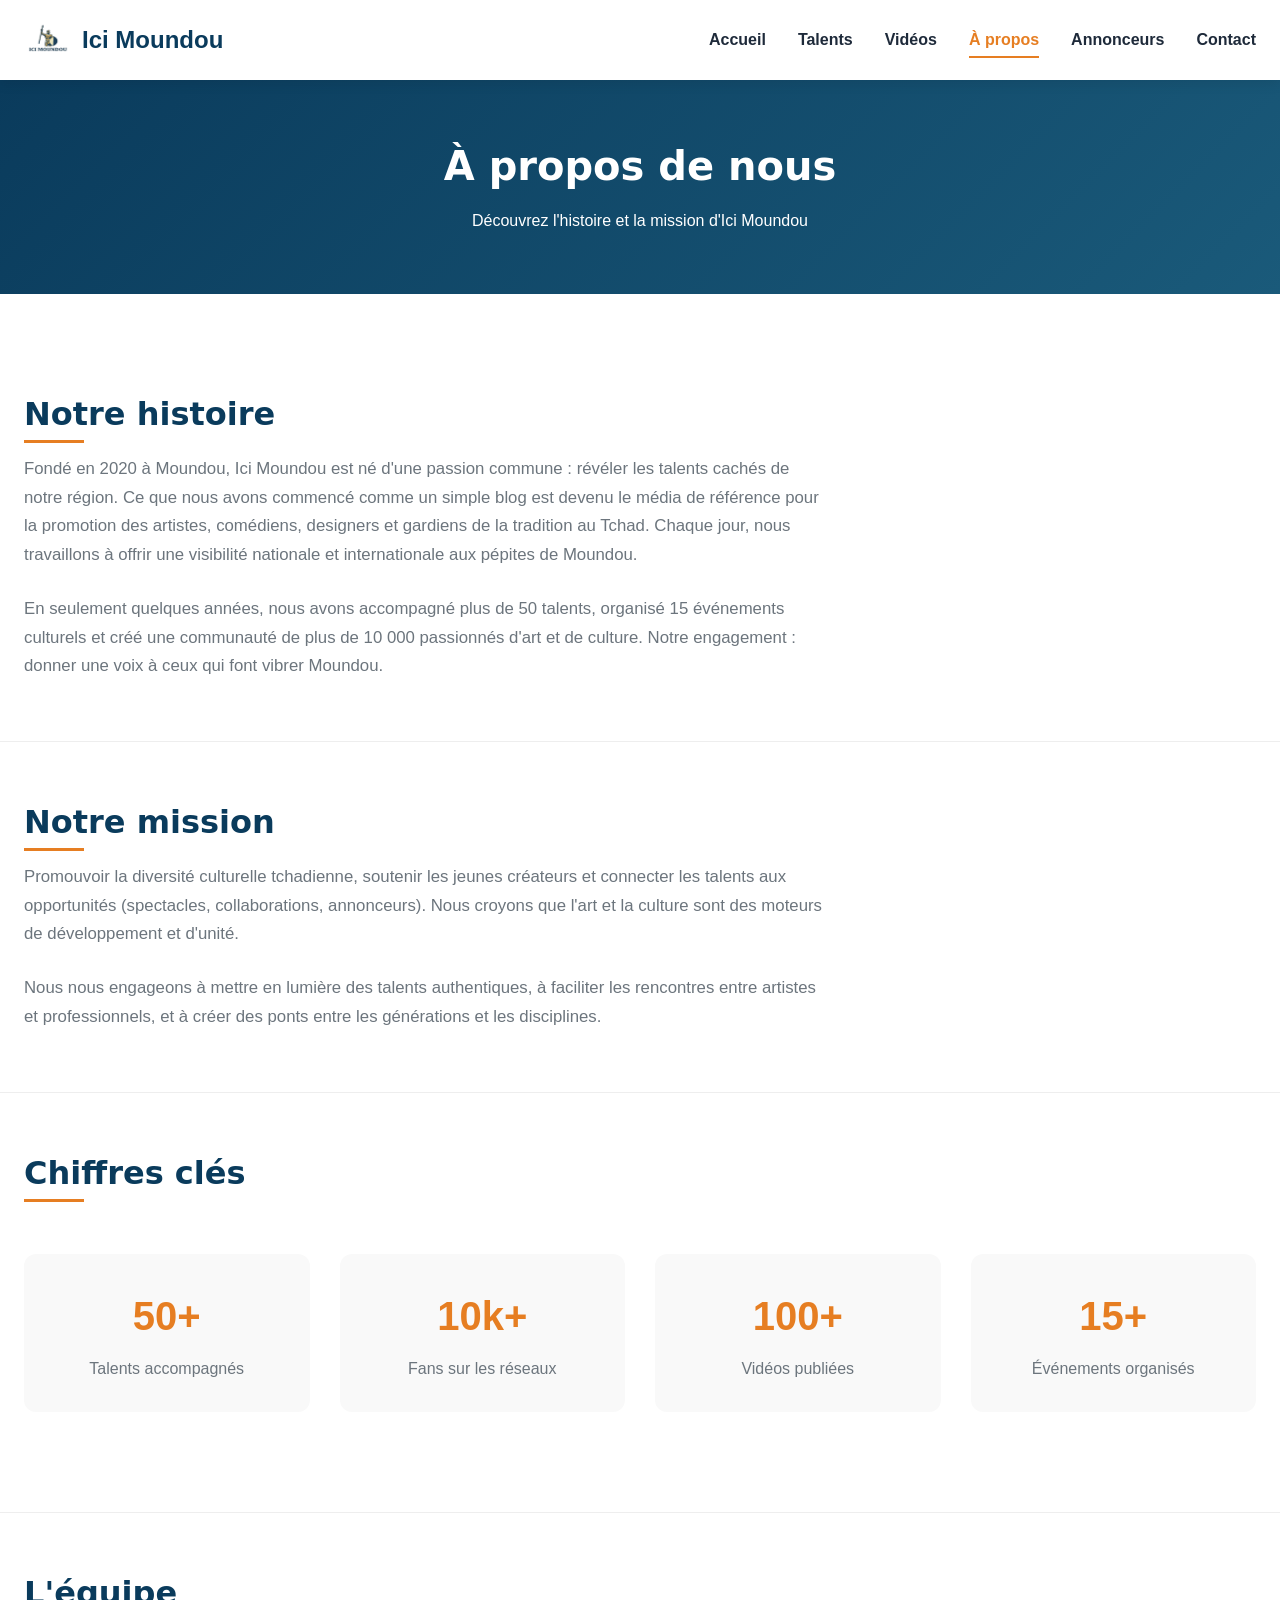
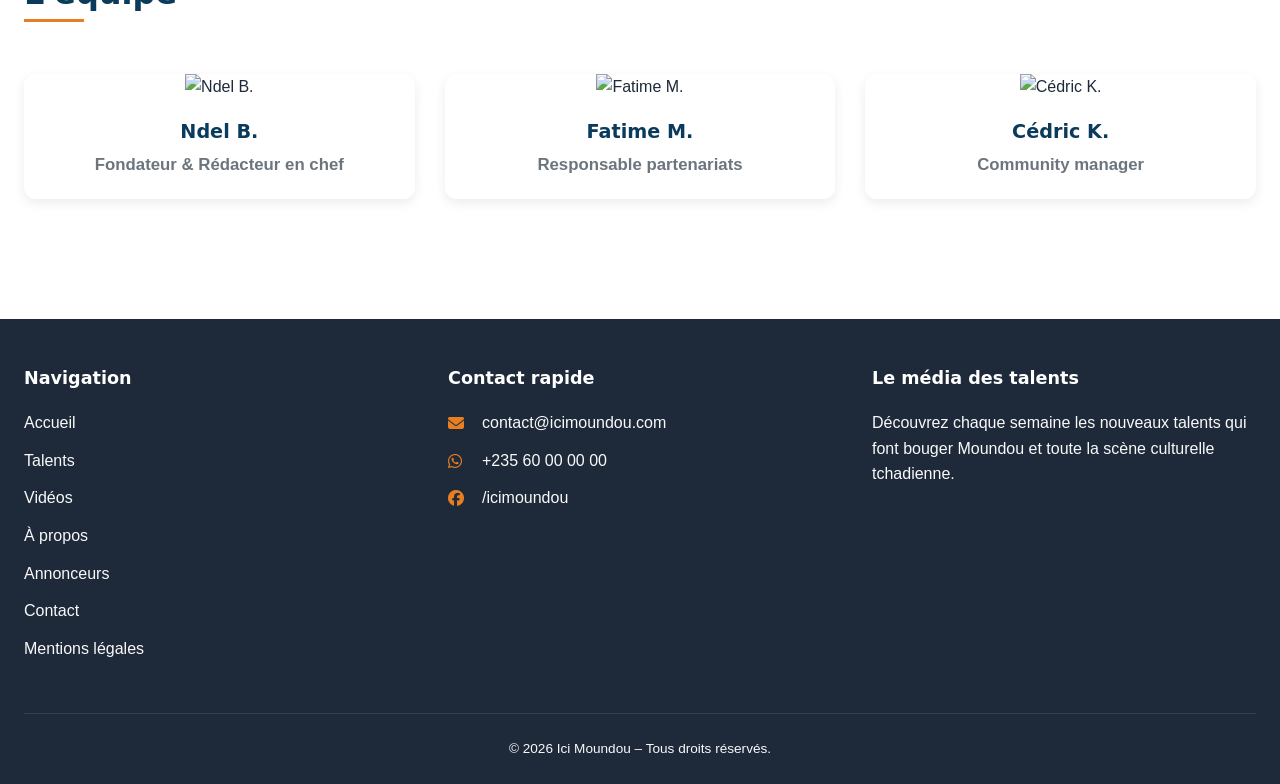
==== apropos.html @ 0ee20fff "Add files via upload" ====
<!DOCTYPE html>
<html lang="fr">
<head>
    <meta charset="UTF-8">
    <meta name="viewport" content="width=device-width, initial-scale=1.0, viewport-fit=cover">
    <meta name="description" content="Découvrez l'histoire et la mission d'Ici Moundou, le média des talents de Moundou.">
    <title>Ici Moundou – À propos</title>
    
    <link rel="stylesheet" href="https://cdnjs.cloudflare.com/ajax/libs/font-awesome/6.4.0/css/all.min.css">
    
    <style>
        /* ==================== REPRISE DU STYLE GLOBAL ==================== */
        :root {
            --primary: #0A3B5C;
            --secondary: #E67E22;
            --accent: #F4A261;
            --dark: #1E2A3A;
            --light: #F9F9F9;
            --gray: #6C757D;
            --white: #FFFFFF;
            --shadow: 0 4px 12px rgba(0,0,0,0.08);
            --shadow-hover: 0 8px 24px rgba(0,0,0,0.12);
            --border-radius: 12px;
            --transition: all 0.3s ease;
        }

        * {
            margin: 0;
            padding: 0;
            box-sizing: border-box;
        }

        body {
            font-family: 'Segoe UI', Tahoma, Geneva, Verdana, sans-serif;
            color: var(--dark);
            background-color: var(--white);
            line-height: 1.6;
            overflow-x: hidden;
        }

        h1, h2, h3, h4 {
            font-family: 'Segoe UI', 'Montserrat', system-ui, sans-serif;
            font-weight: 700;
            line-height: 1.3;
        }

        .container {
            max-width: 1280px;
            margin: 0 auto;
            padding: 0 24px;
        }

        /* Header */
        .header {
            background: var(--white);
            box-shadow: var(--shadow);
            position: sticky;
            top: 0;
            z-index: 100;
        }

        .navbar {
            display: flex;
            justify-content: space-between;
            align-items: center;
            padding: 16px 0;
        }

        .logo {
            display: flex;
            align-items: center;
        }

        .logo img {
            margin-right: 10px;
        }

        .logo a {
            display: flex;
            align-items: center;
            gap: 12px;
            text-decoration: none;
        }

        .logo-img {
            height: 48px;
            width: 48px;
            background: linear-gradient(135deg, var(--primary), var(--secondary));
            border-radius: 50%;
            display: flex;
            align-items: center;
            justify-content: center;
            color: var(--white);
            font-weight: bold;
            font-size: 1.2rem;
        }

        .logo-text {
            font-size: 1.5rem;
            font-weight: 800;
            color: var(--primary);
        }

        .nav-menu {
            display: flex;
            list-style: none;
            gap: 32px;
        }

        .nav-menu a {
            text-decoration: none;
            color: var(--dark);
            font-weight: 600;
            transition: var(--transition);
            padding: 8px 0;
        }

        .nav-menu a:hover,
        .nav-menu a.active {
            color: var(--secondary);
            border-bottom: 2px solid var(--secondary);
        }

        .burger-menu {
            display: none;
            flex-direction: column;
            gap: 6px;
            background: none;
            border: none;
            cursor: pointer;
            padding: 8px;
        }

        .burger-line {
            width: 28px;
            height: 2px;
            background: var(--primary);
            transition: var(--transition);
        }

        /* Page Header */
        .page-header {
            background: linear-gradient(135deg, var(--primary) 0%, #1a5a7a 100%);
            color: var(--white);
            text-align: center;
            padding: 60px 24px;
            margin-bottom: 40px;
        }

        .page-header h1 {
            font-size: 2.5rem;
            margin-bottom: 16px;
        }

        /* Sections */
        .about-section {
            padding: 60px 0;
            border-bottom: 1px solid #eee;
        }

        .about-section:last-child {
            border-bottom: none;
        }

        .about-section h2 {
            color: var(--primary);
            font-size: 2rem;
            margin-bottom: 20px;
            position: relative;
            display: inline-block;
        }

        .about-section h2:after {
            content: '';
            position: absolute;
            bottom: -8px;
            left: 0;
            width: 60px;
            height: 3px;
            background: var(--secondary);
        }

        .about-section p {
            font-size: 1.05rem;
            line-height: 1.7;
            color: var(--gray);
        }

        .story-content {
            max-width: 800px;
        }

        .mission-content {
            max-width: 800px;
        }

        /* Stats */
        .stats-grid {
            display: grid;
            grid-template-columns: repeat(4, 1fr);
            gap: 30px;
            margin: 40px 0;
        }

        .stat-card {
            text-align: center;
            padding: 30px 20px;
            background: var(--light);
            border-radius: var(--border-radius);
            transition: var(--transition);
        }

        .stat-card:hover {
            transform: translateY(-5px);
            box-shadow: var(--shadow-hover);
        }

        .stat-number {
            font-size: 2.5rem;
            font-weight: 800;
            color: var(--secondary);
            display: block;
            margin-bottom: 8px;
        }

        .stat-label {
            font-size: 1rem;
            color: var(--gray);
            font-weight: 500;
        }

        /* Équipe */
        .team-grid {
            display: grid;
            grid-template-columns: repeat(3, 1fr);
            gap: 30px;
            margin-top: 40px;
        }

        .team-card {
            background: var(--white);
            border-radius: var(--border-radius);
            overflow: hidden;
            box-shadow: var(--shadow);
            text-align: center;
            transition: var(--transition);
        }

        .team-card:hover {
            transform: translateY(-5px);
            box-shadow: var(--shadow-hover);
        }

        .team-img {
            width: 100%;
            aspect-ratio: 1 / 1;
            object-fit: cover;
        }

        .team-info {
            padding: 20px;
        }

        .team-name {
            font-size: 1.2rem;
            color: var(--primary);
            margin-bottom: 6px;
        }

        .team-role {
            color: var(--secondary);
            font-weight: 600;
            font-size: 0.85rem;
        }

        /* Footer */
        .footer {
            background: var(--dark);
            color: var(--light);
            padding: 48px 0 24px;
            margin-top: 60px;
        }

        .footer-grid {
            display: grid;
            grid-template-columns: repeat(3, 1fr);
            gap: 40px;
            margin-bottom: 40px;
        }

        .footer-col h4 {
            color: var(--white);
            margin-bottom: 20px;
            font-size: 1.1rem;
        }

        .footer-col ul {
            list-style: none;
        }

        .footer-col ul li {
            margin-bottom: 12px;
        }

        .footer-col a {
            color: var(--light);
            text-decoration: none;
            transition: var(--transition);
        }

        .footer-col a:hover {
            color: var(--secondary);
        }

        .contact-info li {
            display: flex;
            align-items: center;
            gap: 10px;
        }

        .contact-info i {
            width: 24px;
            color: var(--secondary);
        }

        .copyright {
            text-align: center;
            padding-top: 24px;
            border-top: 1px solid rgba(255,255,255,0.1);
            font-size: 0.85rem;
        }

        /* Responsive */
        @media (max-width: 1024px) {
            .stats-grid {
                grid-template-columns: repeat(2, 1fr);
            }
            .team-grid {
                grid-template-columns: repeat(2, 1fr);
            }
        }

        @media (max-width: 768px) {
            .burger-menu {
                display: flex;
            }
            .nav-menu {
                display: none;
                position: absolute;
                top: 80px;
                left: 0;
                right: 0;
                background: var(--white);
                flex-direction: column;
                padding: 20px;
                gap: 16px;
                box-shadow: var(--shadow);
                text-align: center;
            }
            .nav-menu.active {
                display: flex;
            }
            .footer-grid {
                grid-template-columns: 1fr;
                text-align: center;
            }
            .contact-info li {
                justify-content: center;
            }
            .stats-grid {
                grid-template-columns: 1fr;
                gap: 20px;
            }
            .team-grid {
                grid-template-columns: 1fr;
            }
            .page-header h1 {
                font-size: 1.8rem;
            }
            .about-section h2 {
                font-size: 1.5rem;
            }
        }
    </style>
</head>
<body>

    <header class="header">
        <div class="container">
            <nav class="navbar">
                <div class="logo">
                    <a href="assets/images/logo.png" class="img">
                        <img src="assets/images/logo.png" alt="Ici Moundou" class="logo-img">
                    </a>
                    <a href="index.html">
                        <span class="logo-text">Ici Moundou</span>
                    </a>
                </div>
                
                <button class="burger-menu" id="burgerBtn" aria-label="Menu">
                    <span class="burger-line"></span>
                    <span class="burger-line"></span>
                    <span class="burger-line"></span>
                </button>
                
                <ul class="nav-menu" id="navMenu">
                    <li><a href="index.html">Accueil</a></li>
                    <li><a href="talents.html">Talents</a></li>
                    <li><a href="videos.html">Vidéos</a></li>
                    <li><a href="apropos.html" class="active">À propos</a></li>
                    <li><a href="annonceurs.html">Annonceurs</a></li>
                    <li><a href="contact.html">Contact</a></li>
                </ul>
            </nav>
        </div>
    </header>

    <main>
        <section class="page-header">
            <div class="container">
                <h1>À propos de nous</h1>
                <p>Découvrez l'histoire et la mission d'Ici Moundou</p>
            </div>
        </section>

        <section class="about-section">
            <div class="container">
                <div class="story-content">
                    <h2>Notre histoire</h2>
                    <p>Fondé en 2020 à Moundou, Ici Moundou est né d'une passion commune : révéler les talents cachés de notre région. Ce que nous avons commencé comme un simple blog est devenu le média de référence pour la promotion des artistes, comédiens, designers et gardiens de la tradition au Tchad. Chaque jour, nous travaillons à offrir une visibilité nationale et internationale aux pépites de Moundou.</p>
                    <br>
                    <p>En seulement quelques années, nous avons accompagné plus de 50 talents, organisé 15 événements culturels et créé une communauté de plus de 10 000 passionnés d'art et de culture. Notre engagement : donner une voix à ceux qui font vibrer Moundou.</p>
                </div>
            </div>
        </section>

        <section class="about-section">
            <div class="container">
                <div class="mission-content">
                    <h2>Notre mission</h2>
                    <p>Promouvoir la diversité culturelle tchadienne, soutenir les jeunes créateurs et connecter les talents aux opportunités (spectacles, collaborations, annonceurs). Nous croyons que l'art et la culture sont des moteurs de développement et d'unité.</p>
                    <br>
                    <p>Nous nous engageons à mettre en lumière des talents authentiques, à faciliter les rencontres entre artistes et professionnels, et à créer des ponts entre les générations et les disciplines.</p>
                </div>
            </div>
        </section>

        <section class="about-section">
            <div class="container">
                <h2>Chiffres clés</h2>
                <div class="stats-grid">
                    <div class="stat-card">
                        <span class="stat-number">50+</span>
                        <span class="stat-label">Talents accompagnés</span>
                    </div>
                    <div class="stat-card">
                        <span class="stat-number">10k+</span>
                        <span class="stat-label">Fans sur les réseaux</span>
                    </div>
                    <div class="stat-card">
                        <span class="stat-number">100+</span>
                        <span class="stat-label">Vidéos publiées</span>
                    </div>
                    <div class="stat-card">
                        <span class="stat-number">15+</span>
                        <span class="stat-label">Événements organisés</span>
                    </div>
                </div>
            </div>
        </section>

        <section class="about-section">
            <div class="container">
                <h2>L'équipe</h2>
                <div class="team-grid">
                    <div class="team-card">
                        <img src="https://images.unsplash.com/photo-1560250097-0b93528c311a?w=400&h=400&fit=crop" alt="Ndel B." class="team-img">
                        <div class="team-info">
                            <h3 class="team-name">Ndel B.</h3>
                            <p class="team-role">Fondateur & Rédacteur en chef</p>
                        </div>
                    </div>
                    <div class="team-card">
                        <img src="https://images.unsplash.com/photo-1573497019940-1c28c88b4f3e?w=400&h=400&fit=crop" alt="Fatime M." class="team-img">
                        <div class="team-info">
                            <h3 class="team-name">Fatime M.</h3>
                            <p class="team-role">Responsable partenariats</p>
                        </div>
                    </div>
                    <div class="team-card">
                        <img src="https://images.unsplash.com/photo-1472099645785-5658abf4ff4e?w=400&h=400&fit=crop" alt="Cédric K." class="team-img">
                        <div class="team-info">
                            <h3 class="team-name">Cédric K.</h3>
                            <p class="team-role">Community manager</p>
                        </div>
                    </div>
                </div>
            </div>
        </section>
    </main>

    <footer class="footer">
        <div class="container">
            <div class="footer-grid">
                <div class="footer-col">
                    <h4>Navigation</h4>
                    <ul>
                        <li><a href="index.html">Accueil</a></li>
                        <li><a href="talents.html">Talents</a></li>
                        <li><a href="videos.html">Vidéos</a></li>
                        <li><a href="apropos.html">À propos</a></li>
                        <li><a href="annonceurs.html">Annonceurs</a></li>
                        <li><a href="contact.html">Contact</a></li>
                        <li><a href="mentions.html">Mentions légales</a></li>
                    </ul>
                </div>
                
                <div class="footer-col">
                    <h4>Contact rapide</h4>
                    <ul class="contact-info">
                        <li><i class="fas fa-envelope"></i> <a href="mailto:contact@icimoundou.com">contact@icimoundou.com</a></li>
                        <li><i class="fab fa-whatsapp"></i> <a href="https://wa.me/23560000000" target="_blank">+235 60 00 00 00</a></li>
                        <li><i class="fab fa-facebook"></i> <a href="https://facebook.com/icimoundou" target="_blank">/icimoundou</a></li>
                    </ul>
                </div>
                
                <div class="footer-col">
                    <h4>Le média des talents</h4>
                    <p>Découvrez chaque semaine les nouveaux talents qui font bouger Moundou et toute la scène culturelle tchadienne.</p>
                </div>
            </div>
            
            <div class="copyright">
                <p>&copy; 2026 Ici Moundou – Tous droits réservés.</p>
            </div>
        </div>
    </footer>

    <script>
        function initBurgerMenu() {
            const burger = document.getElementById('burgerBtn');
            const menu = document.getElementById('navMenu');
            
            if (burger && menu) {
                burger.addEventListener('click', () => {
                    menu.classList.toggle('active');
                    const lines = burger.querySelectorAll('.burger-line');
                    if (menu.classList.contains('active')) {
                        lines[0].style.transform = 'rotate(45deg) translate(5px, 5px)';
                        lines[1].style.opacity = '0';
                        lines[2].style.transform = 'rotate(-45deg) translate(7px, -6px)';
                    } else {
                        lines[0].style.transform = 'none';
                        lines[1].style.opacity = '1';
                        lines[2].style.transform = 'none';
                    }
                });
            }
        }

        document.addEventListener('DOMContentLoaded', () => {
            initBurgerMenu();
        });
    </script>
</body>
</html>
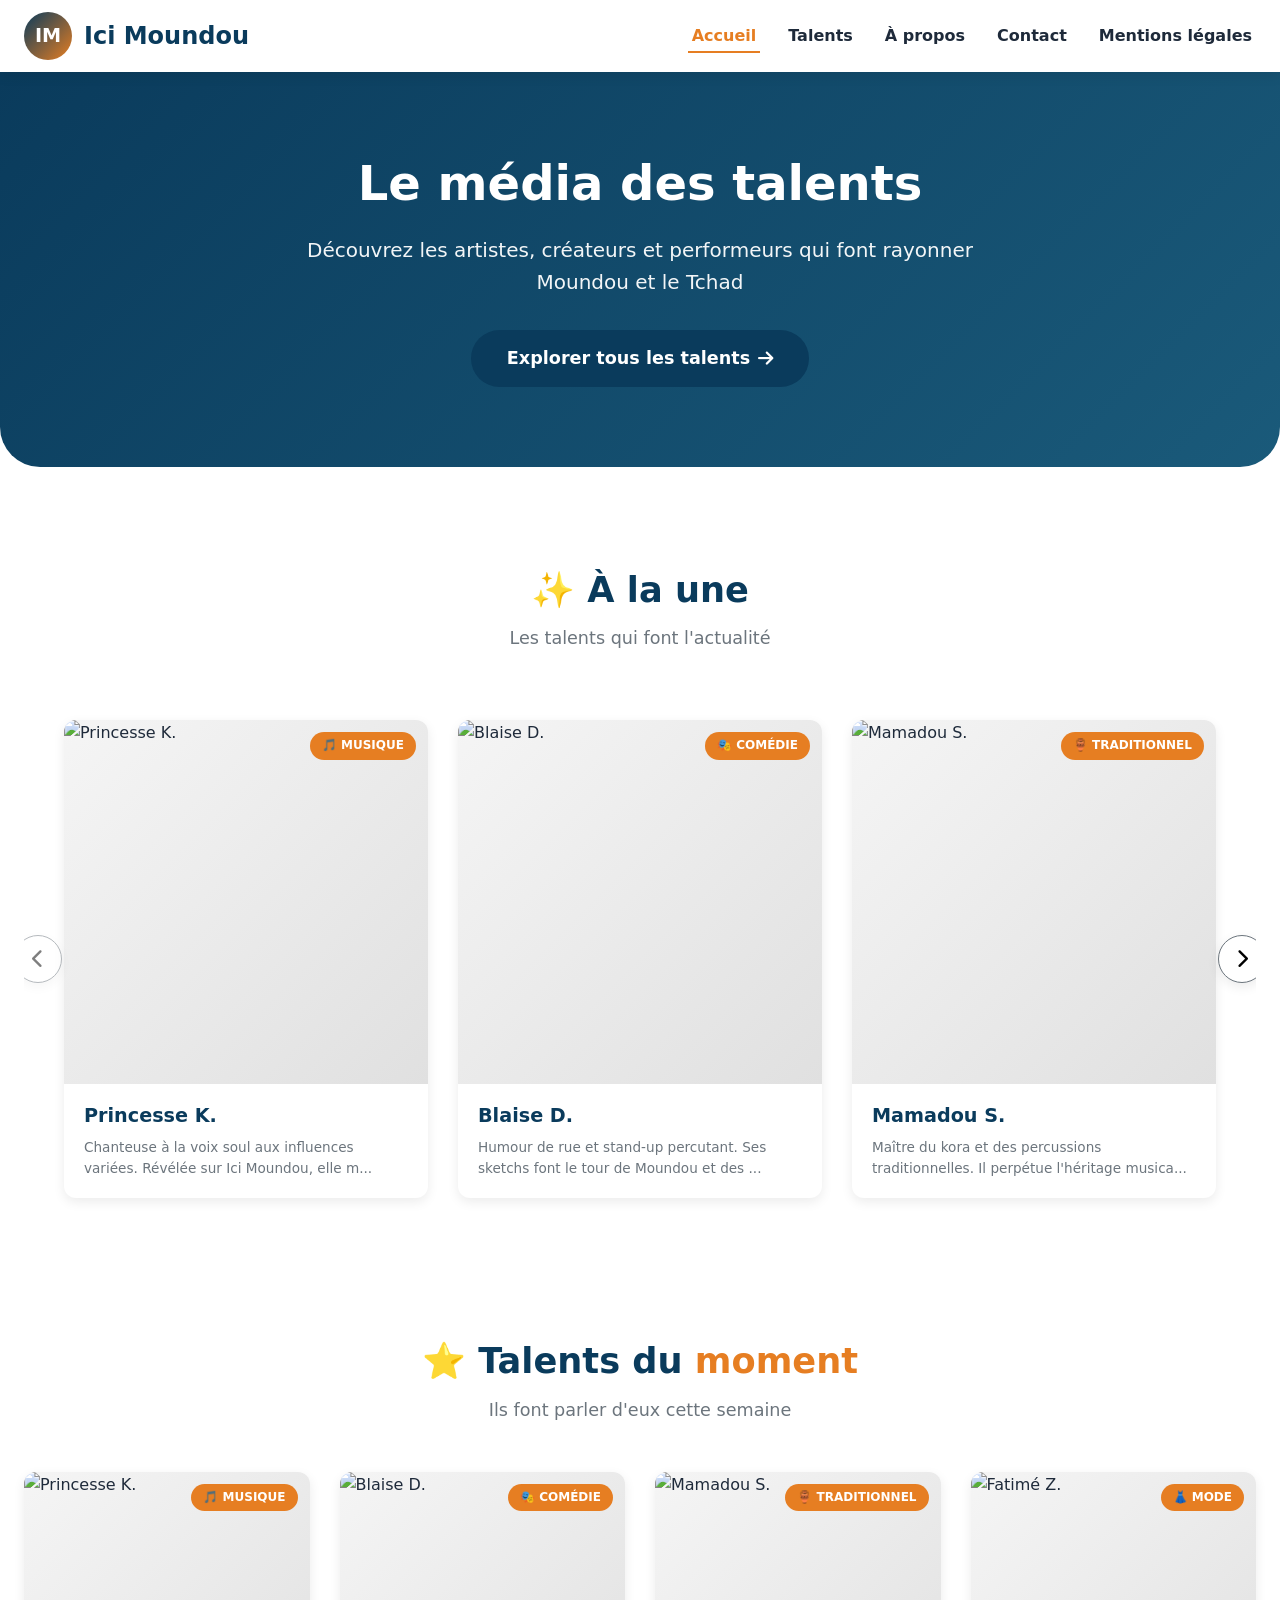
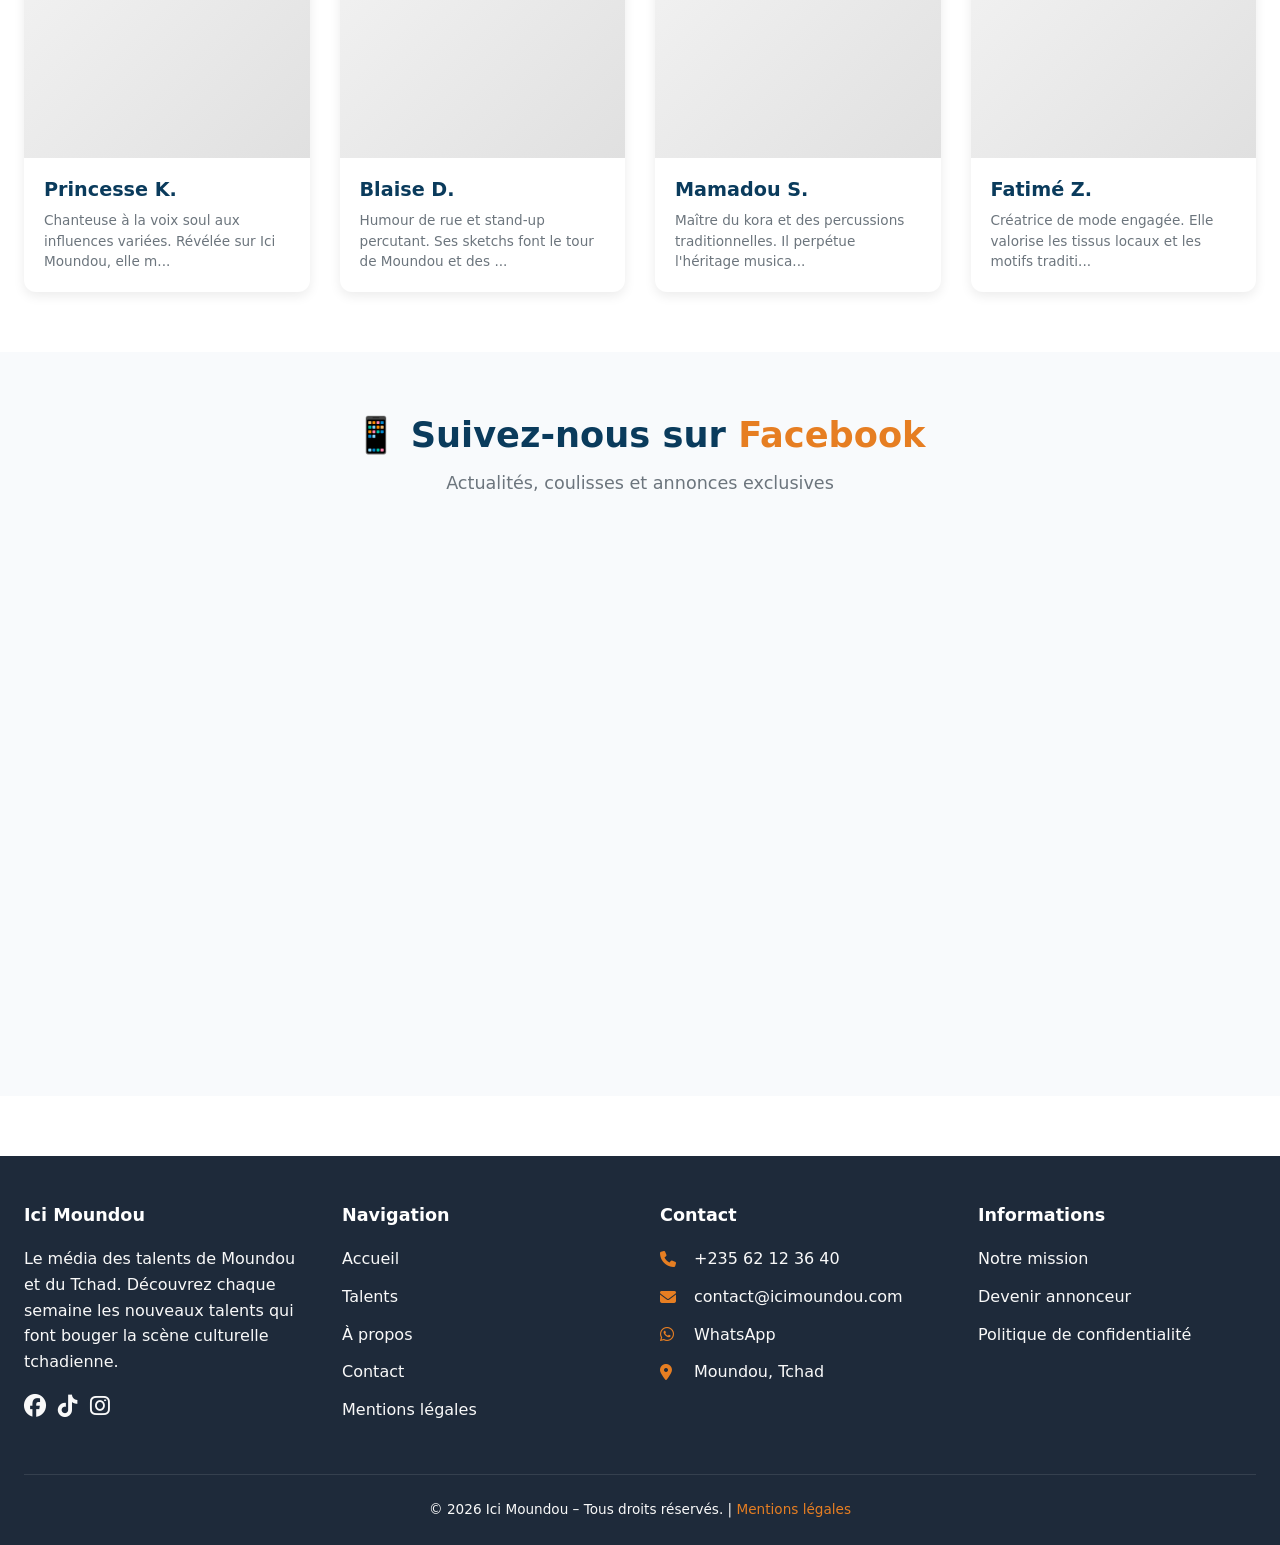
==== commit 288f15d9: "Update apropos.html" ====
--- a/apropos.html
+++ b/apropos.html
@@ -3,15 +3,79 @@
 <head>
     <meta charset="UTF-8">
     <meta name="viewport" content="width=device-width, initial-scale=1.0, viewport-fit=cover">
-    <meta name="description" content="Découvrez l'histoire et la mission d'Ici Moundou, le média des talents de Moundou.">
-    <title>Ici Moundou – À propos</title>
+    <meta name="description" content="Ici Moundou – Le média des talents de Moundou et du Tchad. Découvrez les artistes, créateurs et performeurs qui font rayonner la culture tchadienne.">
+    <meta name="keywords" content="Moundou, Tchad, talents, artistes, culture, musique, comédie, mode, art traditionnel, Ici Moundou">
+    <meta name="robots" content="index, follow">
+    <meta name="author" content="Ici Moundou">
     
+    <!-- Open Graph / Facebook -->
+    <meta property="og:type" content="website">
+    <meta property="og:url" content="https://icimoundou.github.io/">
+    <meta property="og:title" content="Ici Moundou – Le média des talents">
+    <meta property="og:description" content="Découvrez les artistes, créateurs et performeurs qui font rayonner Moundou et le Tchad">
+    <meta property="og:image" content="https://icimoundou.github.io/assets/images/og-image.jpg">
+    <meta property="og:site_name" content="Ici Moundou">
+    <meta property="og:locale" content="fr_FR">
+    
+    <!-- Twitter Card -->
+    <meta name="twitter:card" content="summary_large_image">
+    <meta name="twitter:title" content="Ici Moundou – Le média des talents">
+    <meta name="twitter:description" content="Découvrez les artistes de Moundou">
+    
+    <!-- Canonical URL -->
+    <link rel="canonical" href="https://icimoundou.github.io/">
+    <link rel="icon" type="image/png" href="assets/images/favicon.png">
+    <link rel="apple-touch-icon" href="assets/images/apple-touch-icon.png">
+    
+    <!-- Structured Data / Schema.org -->
+    <script type="application/ld+json">
+    {
+        "@context": "https://schema.org",
+        "@type": "Organization",
+        "name": "Ici Moundou",
+        "description": "Le média des talents de Moundou et du Tchad",
+        "url": "https://icimoundou.github.io",
+        "logo": "https://icimoundou.github.io/assets/images/logo.png",
+        "foundingDate": "2024",
+        "founders": [
+            {
+                "@type": "Person",
+                "name": "Ici Moundou Team"
+            }
+        ],
+        "sameAs": [
+            "https://facebook.com/icimoundou",
+            "https://tiktok.com/@icimoundou",
+            "https://instagram.com/icimoundou"
+        ],
+        "contactPoint": {
+            "@type": "ContactPoint",
+            "telephone": "+235-62-12-36-40",
+            "contactType": "service client",
+            "availableLanguage": "fr"
+        },
+        "address": {
+            "@type": "PostalAddress",
+            "addressLocality": "Moundou",
+            "addressCountry": "TD"
+        }
+    }
+    </script>
+    
+    <!-- Meta Verification (pour Facebook) -->
+    <meta name="facebook-domain-verification" content="VOTRE_CODE_DE_VERIFICATION"/>
+    
+    <!-- FontAwesome CDN -->
     <link rel="stylesheet" href="https://cdnjs.cloudflare.com/ajax/libs/font-awesome/6.4.0/css/all.min.css">
     
+    <!-- Facebook SDK v18+ -->
+    <script async defer crossorigin="anonymous" src="https://connect.facebook.net/fr_FR/sdk.js#xfbml=1&version=v18.0"></script>
+    
     <style>
-        /* ==================== REPRISE DU STYLE GLOBAL ==================== */
+        /* ==================== VARIABLES ==================== */
         :root {
             --primary: #0A3B5C;
+            --primary-light: #1a5a7a;
             --secondary: #E67E22;
             --accent: #F4A261;
             --dark: #1E2A3A;
@@ -22,24 +86,29 @@
             --shadow-hover: 0 8px 24px rgba(0,0,0,0.12);
             --border-radius: 12px;
             --transition: all 0.3s ease;
-        }
-
+            --font-primary: 'Segoe UI', 'Montserrat', system-ui, sans-serif;
+        }
+
+        /* ==================== RESET & BASE ==================== */
         * {
             margin: 0;
             padding: 0;
             box-sizing: border-box;
         }
 
+        html {
+            scroll-behavior: smooth;
+        }
+
         body {
-            font-family: 'Segoe UI', Tahoma, Geneva, Verdana, sans-serif;
+            font-family: var(--font-primary);
             color: var(--dark);
             background-color: var(--white);
             line-height: 1.6;
             overflow-x: hidden;
         }
 
-        h1, h2, h3, h4 {
-            font-family: 'Segoe UI', 'Montserrat', system-ui, sans-serif;
+        h1, h2, h3, h4, h5, h6 {
             font-weight: 700;
             line-height: 1.3;
         }
@@ -50,36 +119,41 @@
             padding: 0 24px;
         }
 
-        /* Header */
+        a {
+            color: var(--primary);
+            text-decoration: none;
+            transition: var(--transition);
+        }
+
+        a:hover {
+            color: var(--secondary);
+        }
+
+        img {
+            max-width: 100%;
+            height: auto;
+        }
+
+        /* ==================== HEADER ==================== */
         .header {
             background: var(--white);
             box-shadow: var(--shadow);
             position: sticky;
             top: 0;
-            z-index: 100;
+            z-index: 1000;
         }
 
         .navbar {
             display: flex;
             justify-content: space-between;
             align-items: center;
-            padding: 16px 0;
+            padding: 12px 0;
         }
 
         .logo {
             display: flex;
             align-items: center;
-        }
-
-        .logo img {
-            margin-right: 10px;
-        }
-
-        .logo a {
-            display: flex;
-            align-items: center;
             gap: 12px;
-            text-decoration: none;
         }
 
         .logo-img {
@@ -104,23 +178,41 @@
         .nav-menu {
             display: flex;
             list-style: none;
-            gap: 32px;
+            gap: 24px;
+            align-items: center;
         }
 
         .nav-menu a {
             text-decoration: none;
             color: var(--dark);
             font-weight: 600;
+            padding: 8px 4px;
             transition: var(--transition);
-            padding: 8px 0;
+            position: relative;
+        }
+
+        .nav-menu a::after {
+            content: '';
+            position: absolute;
+            bottom: 0;
+            left: 0;
+            width: 0;
+            height: 2px;
+            background: var(--secondary);
+            transition: var(--transition);
+        }
+
+        .nav-menu a:hover::after,
+        .nav-menu a.active::after {
+            width: 100%;
         }
 
         .nav-menu a:hover,
         .nav-menu a.active {
             color: var(--secondary);
-            border-bottom: 2px solid var(--secondary);
-        }
-
+        }
+
+        /* ==================== BURGER ==================== */
         .burger-menu {
             display: none;
             flex-direction: column;
@@ -129,6 +221,7 @@
             border: none;
             cursor: pointer;
             padding: 8px;
+            z-index: 1001;
         }
 
         .burger-line {
@@ -138,142 +231,421 @@
             transition: var(--transition);
         }
 
-        /* Page Header */
-        .page-header {
-            background: linear-gradient(135deg, var(--primary) 0%, #1a5a7a 100%);
+        /* ==================== PAGE ACTIVE ==================== */
+        .page {
+            display: none;
+            animation: fadeIn 0.4s ease;
+        }
+
+        .page.active {
+            display: block;
+        }
+
+        @keyframes fadeIn {
+            from { opacity: 0; transform: translateY(20px); }
+            to { opacity: 1; transform: translateY(0); }
+        }
+
+        /* ==================== BOUTONS ==================== */
+        .btn {
+            display: inline-flex;
+            align-items: center;
+            gap: 8px;
+            padding: 12px 28px;
+            border-radius: 40px;
+            font-weight: 600;
+            text-decoration: none;
+            transition: var(--transition);
+            cursor: pointer;
+            border: none;
+            font-family: inherit;
+        }
+
+        .btn-primary {
+            background: var(--primary);
+            color: var(--white);
+        }
+
+        .btn-primary:hover {
+            background: var(--secondary);
+            transform: translateY(-2px);
+            box-shadow: var(--shadow-hover);
+            color: var(--white);
+        }
+
+        .btn-cta {
+            font-size: 1.1rem;
+            padding: 14px 36px;
+        }
+
+        .btn-secondary {
+            background: var(--secondary);
+            color: var(--white);
+        }
+
+        .btn-secondary:hover {
+            background: var(--primary);
+            color: var(--white);
+            transform: translateY(-2px);
+        }
+
+        /* ==================== HERO ==================== */
+        .hero {
+            background: linear-gradient(135deg, var(--primary) 0%, var(--primary-light) 100%);
             color: var(--white);
             text-align: center;
-            padding: 60px 24px;
+            padding: 80px 24px;
             margin-bottom: 40px;
-        }
-
-        .page-header h1 {
-            font-size: 2.5rem;
-            margin-bottom: 16px;
-        }
-
-        /* Sections */
-        .about-section {
+            border-radius: 0 0 40px 40px;
+        }
+
+        .hero h1 {
+            font-size: 3rem;
+            margin-bottom: 20px;
+        }
+
+        .hero-subtitle {
+            font-size: 1.25rem;
+            max-width: 700px;
+            margin: 0 auto 32px;
+            opacity: 0.95;
+        }
+
+        /* ==================== SECTIONS ==================== */
+        .section {
             padding: 60px 0;
-            border-bottom: 1px solid #eee;
-        }
-
-        .about-section:last-child {
-            border-bottom: none;
-        }
-
-        .about-section h2 {
+        }
+
+        .section-header {
+            text-align: center;
+            margin-bottom: 48px;
+        }
+
+        .section-title {
+            font-size: 2.2rem;
             color: var(--primary);
-            font-size: 2rem;
-            margin-bottom: 20px;
+            margin-bottom: 12px;
+        }
+
+        .section-title span {
+            color: var(--secondary);
+        }
+
+        .section-subtitle {
+            color: var(--gray);
+            font-size: 1.1rem;
+            max-width: 600px;
+            margin: 0 auto;
+        }
+
+        /* ==================== SLIDER ==================== */
+        .slider-container {
             position: relative;
-            display: inline-block;
-        }
-
-        .about-section h2:after {
-            content: '';
+            padding: 20px 40px;
+            overflow: hidden;
+        }
+
+        .slider-track {
+            display: flex;
+            gap: 30px;
+            transition: transform 0.4s ease-in-out;
+        }
+
+        .slider-btn {
             position: absolute;
-            bottom: -8px;
-            left: 0;
-            width: 60px;
-            height: 3px;
+            top: 50%;
+            transform: translateY(-50%);
+            width: 48px;
+            height: 48px;
+            background: var(--white);
+            border: 1px solid var(--gray);
+            border-radius: 50%;
+            cursor: pointer;
+            display: flex;
+            align-items: center;
+            justify-content: center;
+            transition: var(--transition);
+            z-index: 10;
+            box-shadow: var(--shadow);
+            font-size: 1.2rem;
+        }
+
+        .slider-btn:hover {
             background: var(--secondary);
-        }
-
-        .about-section p {
-            font-size: 1.05rem;
-            line-height: 1.7;
-            color: var(--gray);
-        }
-
-        .story-content {
-            max-width: 800px;
-        }
-
-        .mission-content {
-            max-width: 800px;
-        }
-
-        /* Stats */
-        .stats-grid {
+            border-color: var(--secondary);
+            color: var(--white);
+        }
+
+        .prev-btn {
+            left: -10px;
+        }
+
+        .next-btn {
+            right: -10px;
+        }
+
+        /* ==================== CARTES TALENT ==================== */
+        .talents-grid {
             display: grid;
             grid-template-columns: repeat(4, 1fr);
             gap: 30px;
-            margin: 40px 0;
-        }
-
-        .stat-card {
-            text-align: center;
-            padding: 30px 20px;
-            background: var(--light);
-            border-radius: var(--border-radius);
-            transition: var(--transition);
-        }
-
-        .stat-card:hover {
-            transform: translateY(-5px);
-            box-shadow: var(--shadow-hover);
-        }
-
-        .stat-number {
-            font-size: 2.5rem;
-            font-weight: 800;
-            color: var(--secondary);
-            display: block;
-            margin-bottom: 8px;
-        }
-
-        .stat-label {
-            font-size: 1rem;
-            color: var(--gray);
-            font-weight: 500;
-        }
-
-        /* Équipe */
-        .team-grid {
-            display: grid;
-            grid-template-columns: repeat(3, 1fr);
-            gap: 30px;
-            margin-top: 40px;
-        }
-
-        .team-card {
+        }
+
+        .talent-card {
             background: var(--white);
             border-radius: var(--border-radius);
             overflow: hidden;
             box-shadow: var(--shadow);
+            transition: var(--transition);
+            cursor: pointer;
+        }
+
+        .talent-card:hover {
+            transform: translateY(-6px);
+            box-shadow: var(--shadow-hover);
+        }
+
+        .talent-img-wrapper {
+            position: relative;
+            overflow: hidden;
+            aspect-ratio: 1 / 1;
+            background: linear-gradient(135deg, #f5f5f5, #e0e0e0);
+        }
+
+        .talent-img {
+            width: 100%;
+            height: 100%;
+            object-fit: cover;
+            transition: transform 0.4s;
+        }
+
+        .talent-card:hover .talent-img {
+            transform: scale(1.05);
+        }
+
+        .talent-category-badge {
+            position: absolute;
+            top: 12px;
+            right: 12px;
+            background: var(--secondary);
+            color: var(--white);
+            padding: 4px 12px;
+            border-radius: 20px;
+            font-size: 0.75rem;
+            font-weight: 600;
+            text-transform: uppercase;
+            backdrop-filter: blur(4px);
+        }
+
+        .talent-info {
+            padding: 20px;
+        }
+
+        .talent-name {
+            font-size: 1.2rem;
+            margin-bottom: 8px;
+            color: var(--primary);
+        }
+
+        .talent-bio {
+            font-size: 0.85rem;
+            color: var(--gray);
+            line-height: 1.5;
+        }
+
+        .slider-track .talent-card {
+            flex: 0 0 calc(33.333% - 20px);
+            min-width: calc(33.333% - 20px);
+        }
+
+        /* ==================== PAGE À PROPOS ==================== */
+        .about-content {
+            display: grid;
+            grid-template-columns: 1fr 1fr;
+            gap: 50px;
+            align-items: center;
+        }
+
+        .about-text h2 {
+            color: var(--primary);
+            margin-bottom: 20px;
+        }
+
+        .about-text p {
+            margin-bottom: 16px;
+            color: var(--gray);
+        }
+
+        .about-stats {
+            display: grid;
+            grid-template-columns: repeat(3, 1fr);
+            gap: 20px;
+            margin-top: 30px;
+        }
+
+        .stat-item {
             text-align: center;
+            padding: 20px;
+            background: var(--light);
+            border-radius: var(--border-radius);
+        }
+
+        .stat-number {
+            font-size: 2rem;
+            font-weight: 800;
+            color: var(--secondary);
+        }
+
+        .stat-label {
+            font-size: 0.9rem;
+            color: var(--gray);
+        }
+
+        /* ==================== PAGE CONTACT ==================== */
+        .contact-grid {
+            display: grid;
+            grid-template-columns: 1fr 1fr;
+            gap: 50px;
+        }
+
+        .contact-info-card {
+            background: var(--light);
+            padding: 30px;
+            border-radius: var(--border-radius);
+        }
+
+        .contact-info-card h3 {
+            color: var(--primary);
+            margin-bottom: 20px;
+        }
+
+        .contact-item {
+            display: flex;
+            align-items: center;
+            gap: 15px;
+            padding: 12px 0;
+            border-bottom: 1px solid rgba(0,0,0,0.05);
+        }
+
+        .contact-item i {
+            width: 40px;
+            height: 40px;
+            background: var(--primary);
+            color: var(--white);
+            border-radius: 50%;
+            display: flex;
+            align-items: center;
+            justify-content: center;
+            font-size: 1.1rem;
+        }
+
+        .contact-item a {
+            color: var(--dark);
+        }
+
+        .contact-item a:hover {
+            color: var(--secondary);
+        }
+
+        .contact-social {
+            display: flex;
+            gap: 15px;
+            margin-top: 20px;
+        }
+
+        .contact-social a {
+            width: 48px;
+            height: 48px;
+            border-radius: 50%;
+            background: var(--white);
+            display: flex;
+            align-items: center;
+            justify-content: center;
+            font-size: 1.4rem;
+            color: var(--primary);
             transition: var(--transition);
-        }
-
-        .team-card:hover {
-            transform: translateY(-5px);
-            box-shadow: var(--shadow-hover);
-        }
-
-        .team-img {
+            box-shadow: var(--shadow);
+        }
+
+        .contact-social a:hover {
+            background: var(--secondary);
+            color: var(--white);
+            transform: translateY(-3px);
+        }
+
+        .contact-form {
+            background: var(--white);
+            padding: 30px;
+            border-radius: var(--border-radius);
+            box-shadow: var(--shadow);
+        }
+
+        .contact-form label {
+            display: block;
+            margin-bottom: 8px;
+            font-weight: 600;
+        }
+
+        .contact-form input,
+        .contact-form textarea,
+        .contact-form select {
             width: 100%;
-            aspect-ratio: 1 / 1;
-            object-fit: cover;
-        }
-
-        .team-info {
-            padding: 20px;
-        }
-
-        .team-name {
-            font-size: 1.2rem;
+            padding: 12px 16px;
+            border: 1px solid #ddd;
+            border-radius: 8px;
+            font-family: inherit;
+            transition: var(--transition);
+            margin-bottom: 20px;
+        }
+
+        .contact-form input:focus,
+        .contact-form textarea:focus {
+            border-color: var(--secondary);
+            outline: none;
+            box-shadow: 0 0 0 3px rgba(230, 126, 34, 0.1);
+        }
+
+        .contact-form textarea {
+            resize: vertical;
+            min-height: 120px;
+        }
+
+        /* ==================== MENTIONS LÉGALES ==================== */
+        .legal-content {
+            max-width: 800px;
+            margin: 0 auto;
+        }
+
+        .legal-content h2 {
             color: var(--primary);
-            margin-bottom: 6px;
-        }
-
-        .team-role {
-            color: var(--secondary);
-            font-weight: 600;
-            font-size: 0.85rem;
-        }
-
-        /* Footer */
+            margin: 30px 0 15px;
+        }
+
+        .legal-content p {
+            color: var(--gray);
+            margin-bottom: 16px;
+        }
+
+        /* ==================== FACEBOOK SECTION ==================== */
+        .facebook-section {
+            background: #f8fafc;
+        }
+
+        .facebook-wrapper {
+            display: flex;
+            justify-content: center;
+            padding: 20px 0;
+        }
+
+        .fb-page-container {
+            max-width: 100%;
+            overflow-x: auto;
+            display: flex;
+            justify-content: center;
+            min-height: 450px;
+        }
+
+        /* ==================== FOOTER ==================== */
         .footer {
             background: var(--dark);
             color: var(--light);
@@ -283,7 +655,7 @@
 
         .footer-grid {
             display: grid;
-            grid-template-columns: repeat(3, 1fr);
+            grid-template-columns: repeat(4, 1fr);
             gap: 40px;
             margin-bottom: 40px;
         }
@@ -330,24 +702,108 @@
             font-size: 0.85rem;
         }
 
-        /* Responsive */
+        /* ==================== MODALE VIDEO ==================== */
+        .modal {
+            display: none;
+            position: fixed;
+            top: 0;
+            left: 0;
+            width: 100%;
+            height: 100%;
+            background: rgba(0, 0, 0, 0.9);
+            z-index: 2000;
+            justify-content: center;
+            align-items: center;
+        }
+
+        .modal.active {
+            display: flex;
+        }
+
+        .modal-content {
+            position: relative;
+            width: 90%;
+            max-width: 960px;
+            background: #000;
+            border-radius: 16px;
+            overflow: hidden;
+        }
+
+        .modal-video-container {
+            aspect-ratio: 16 / 9;
+            width: 100%;
+        }
+
+        .modal-video-container iframe,
+        .modal-video-container video {
+            width: 100%;
+            height: 100%;
+            border: none;
+        }
+
+        .modal-close {
+            position: absolute;
+            top: -40px;
+            right: 0;
+            background: var(--secondary);
+            color: var(--white);
+            border: none;
+            width: 40px;
+            height: 40px;
+            border-radius: 50%;
+            font-size: 28px;
+            cursor: pointer;
+            display: flex;
+            align-items: center;
+            justify-content: center;
+            transition: var(--transition);
+        }
+
+        .modal-close:hover {
+            background: var(--primary);
+            transform: scale(1.1);
+        }
+
+        .loading-spinner {
+            text-align: center;
+            padding: 40px;
+            color: var(--gray);
+        }
+
+        /* ==================== RESPONSIVE ==================== */
         @media (max-width: 1024px) {
-            .stats-grid {
+            .talents-grid {
+                grid-template-columns: repeat(3, 1fr);
+            }
+            .slider-track .talent-card {
+                flex: 0 0 calc(50% - 15px);
+                min-width: calc(50% - 15px);
+            }
+            .about-content {
+                grid-template-columns: 1fr;
+            }
+            .contact-grid {
+                grid-template-columns: 1fr;
+            }
+            .footer-grid {
                 grid-template-columns: repeat(2, 1fr);
             }
-            .team-grid {
-                grid-template-columns: repeat(2, 1fr);
-            }
         }
 
         @media (max-width: 768px) {
+            .container {
+                padding: 0 20px;
+            }
+            .hero h1 {
+                font-size: 2.2rem;
+            }
             .burger-menu {
                 display: flex;
             }
             .nav-menu {
                 display: none;
                 position: absolute;
-                top: 80px;
+                top: 70px;
                 left: 0;
                 right: 0;
                 background: var(--white);
@@ -360,6 +816,10 @@
             .nav-menu.active {
                 display: flex;
             }
+            .talents-grid {
+                grid-template-columns: repeat(2, 1fr);
+                gap: 20px;
+            }
             .footer-grid {
                 grid-template-columns: 1fr;
                 text-align: center;
@@ -367,34 +827,53 @@
             .contact-info li {
                 justify-content: center;
             }
-            .stats-grid {
+            .slider-container {
+                padding: 20px 30px;
+            }
+            .slider-track .talent-card {
+                flex: 0 0 100%;
+                min-width: 100%;
+            }
+            .slider-btn {
+                width: 40px;
+                height: 40px;
+            }
+            .prev-btn {
+                left: -5px;
+            }
+            .next-btn {
+                right: -5px;
+            }
+            .about-stats {
                 grid-template-columns: 1fr;
-                gap: 20px;
-            }
-            .team-grid {
+            }
+            .contact-social {
+                justify-content: center;
+            }
+        }
+
+        @media (max-width: 480px) {
+            .talents-grid {
                 grid-template-columns: 1fr;
             }
-            .page-header h1 {
-                font-size: 1.8rem;
-            }
-            .about-section h2 {
-                font-size: 1.5rem;
+            .section-title {
+                font-size: 1.6rem;
+            }
+            .hero {
+                padding: 50px 20px;
             }
         }
     </style>
 </head>
 <body>
 
+    <!-- ==================== HEADER ==================== -->
     <header class="header">
         <div class="container">
             <nav class="navbar">
                 <div class="logo">
-                    <a href="assets/images/logo.png" class="img">
-                        <img src="assets/images/logo.png" alt="Ici Moundou" class="logo-img">
-                    </a>
-                    <a href="index.html">
-                        <span class="logo-text">Ici Moundou</span>
-                    </a>
+                    <div class="logo-img">IM</div>
+                    <span class="logo-text">Ici Moundou</span>
                 </div>
                 
                 <button class="burger-menu" id="burgerBtn" aria-label="Menu">
@@ -404,139 +883,659 @@
                 </button>
                 
                 <ul class="nav-menu" id="navMenu">
-                    <li><a href="index.html">Accueil</a></li>
-                    <li><a href="talents.html">Talents</a></li>
-                    <li><a href="videos.html">Vidéos</a></li>
-                    <li><a href="apropos.html" class="active">À propos</a></li>
-                    <li><a href="annonceurs.html">Annonceurs</a></li>
-                    <li><a href="contact.html">Contact</a></li>
+                    <li><a href="#" data-page="accueil" class="active">Accueil</a></li>
+                    <li><a href="#" data-page="talents">Talents</a></li>
+                    <li><a href="#" data-page="apropos">À propos</a></li>
+                    <li><a href="#" data-page="contact">Contact</a></li>
+                    <li><a href="#" data-page="mentions">Mentions légales</a></li>
                 </ul>
             </nav>
         </div>
     </header>
 
     <main>
-        <section class="page-header">
-            <div class="container">
-                <h1>À propos de nous</h1>
-                <p>Découvrez l'histoire et la mission d'Ici Moundou</p>
-            </div>
-        </section>
-
-        <section class="about-section">
-            <div class="container">
-                <div class="story-content">
-                    <h2>Notre histoire</h2>
-                    <p>Fondé en 2020 à Moundou, Ici Moundou est né d'une passion commune : révéler les talents cachés de notre région. Ce que nous avons commencé comme un simple blog est devenu le média de référence pour la promotion des artistes, comédiens, designers et gardiens de la tradition au Tchad. Chaque jour, nous travaillons à offrir une visibilité nationale et internationale aux pépites de Moundou.</p>
-                    <br>
-                    <p>En seulement quelques années, nous avons accompagné plus de 50 talents, organisé 15 événements culturels et créé une communauté de plus de 10 000 passionnés d'art et de culture. Notre engagement : donner une voix à ceux qui font vibrer Moundou.</p>
+        <!-- ==================== PAGE ACCUEIL ==================== -->
+        <div class="page active" id="page-accueil">
+            <section class="hero">
+                <div class="container">
+                    <h1>Le média des talents</h1>
+                    <p class="hero-subtitle">Découvrez les artistes, créateurs et performeurs qui font rayonner Moundou et le Tchad</p>
+                    <a href="#" data-page="talents" class="btn btn-primary btn-cta page-link">Explorer tous les talents <i class="fas fa-arrow-right"></i></a>
                 </div>
-            </div>
-        </section>
-
-        <section class="about-section">
-            <div class="container">
-                <div class="mission-content">
-                    <h2>Notre mission</h2>
-                    <p>Promouvoir la diversité culturelle tchadienne, soutenir les jeunes créateurs et connecter les talents aux opportunités (spectacles, collaborations, annonceurs). Nous croyons que l'art et la culture sont des moteurs de développement et d'unité.</p>
-                    <br>
-                    <p>Nous nous engageons à mettre en lumière des talents authentiques, à faciliter les rencontres entre artistes et professionnels, et à créer des ponts entre les générations et les disciplines.</p>
-                </div>
-            </div>
-        </section>
-
-        <section class="about-section">
-            <div class="container">
-                <h2>Chiffres clés</h2>
-                <div class="stats-grid">
-                    <div class="stat-card">
-                        <span class="stat-number">50+</span>
-                        <span class="stat-label">Talents accompagnés</span>
+            </section>
+
+            <section class="section slider-section">
+                <div class="container">
+                    <div class="section-header">
+                        <h2 class="section-title">✨ À la une</h2>
+                        <p class="section-subtitle">Les talents qui font l'actualité</p>
                     </div>
-                    <div class="stat-card">
-                        <span class="stat-number">10k+</span>
-                        <span class="stat-label">Fans sur les réseaux</span>
-                    </div>
-                    <div class="stat-card">
-                        <span class="stat-number">100+</span>
-                        <span class="stat-label">Vidéos publiées</span>
-                    </div>
-                    <div class="stat-card">
-                        <span class="stat-number">15+</span>
-                        <span class="stat-label">Événements organisés</span>
+                    
+                    <div class="slider-container">
+                        <button class="slider-btn prev-btn" id="prevSlide" aria-label="Précédent">
+                            <i class="fas fa-chevron-left"></i>
+                        </button>
+                        
+                        <div class="slider-track" id="sliderTrack">
+                            <div class="loading-spinner"><i class="fas fa-spinner fa-spin"></i> Chargement...</div>
+                        </div>
+                        
+                        <button class="slider-btn next-btn" id="nextSlide" aria-label="Suivant">
+                            <i class="fas fa-chevron-right"></i>
+                        </button>
                     </div>
                 </div>
-            </div>
-        </section>
-
-        <section class="about-section">
-            <div class="container">
-                <h2>L'équipe</h2>
-                <div class="team-grid">
-                    <div class="team-card">
-                        <img src="https://images.unsplash.com/photo-1560250097-0b93528c311a?w=400&h=400&fit=crop" alt="Ndel B." class="team-img">
-                        <div class="team-info">
-                            <h3 class="team-name">Ndel B.</h3>
-                            <p class="team-role">Fondateur & Rédacteur en chef</p>
-                        </div>
+            </section>
+
+            <section class="section talents-moment-section">
+                <div class="container">
+                    <div class="section-header">
+                        <h2 class="section-title">⭐ Talents du <span>moment</span></h2>
+                        <p class="section-subtitle">Ils font parler d'eux cette semaine</p>
                     </div>
-                    <div class="team-card">
-                        <img src="https://images.unsplash.com/photo-1573497019940-1c28c88b4f3e?w=400&h=400&fit=crop" alt="Fatime M." class="team-img">
-                        <div class="team-info">
-                            <h3 class="team-name">Fatime M.</h3>
-                            <p class="team-role">Responsable partenariats</p>
-                        </div>
+                    
+                    <div class="talents-grid" id="talentsMomentGrid">
+                        <div class="loading-spinner"><i class="fas fa-spinner fa-spin"></i> Chargement...</div>
                     </div>
-                    <div class="team-card">
-                        <img src="https://images.unsplash.com/photo-1472099645785-5658abf4ff4e?w=400&h=400&fit=crop" alt="Cédric K." class="team-img">
-                        <div class="team-info">
-                            <h3 class="team-name">Cédric K.</h3>
-                            <p class="team-role">Community manager</p>
+                </div>
+            </section>
+
+            <section class="section facebook-section">
+                <div class="container">
+                    <div class="section-header">
+                        <h2 class="section-title">📱 Suivez-nous sur <span>Facebook</span></h2>
+                        <p class="section-subtitle">Actualités, coulisses et annonces exclusives</p>
+                    </div>
+                    
+                    <div class="facebook-wrapper">
+                        <div class="fb-page-container">
+                            <div class="fb-page" 
+                                 data-href="https://www.facebook.com/icimoundou" 
+                                 data-tabs="timeline" 
+                                 data-width="500" 
+                                 data-height="450" 
+                                 data-small-header="false" 
+                                 data-adapt-container-width="true" 
+                                 data-hide-cover="false" 
+                                 data-show-facepile="true">
+                            </div>
                         </div>
                     </div>
                 </div>
-            </div>
-        </section>
+            </section>
+        </div>
+
+        <!-- ==================== PAGE TALENTS ==================== -->
+        <div class="page" id="page-talents">
+            <section class="section">
+                <div class="container">
+                    <div class="section-header">
+                        <h2 class="section-title">🎭 Tous nos <span>talents</span></h2>
+                        <p class="section-subtitle">Découvrez l'ensemble des artistes et créateurs de Moundou</p>
+                    </div>
+                    
+                    <div class="talents-grid" id="allTalentsGrid">
+                        <div class="loading-spinner"><i class="fas fa-spinner fa-spin"></i> Chargement...</div>
+                    </div>
+                </div>
+            </section>
+        </div>
+
+        <!-- ==================== PAGE À PROPOS ==================== -->
+        <div class="page" id="page-apropos">
+            <section class="section">
+                <div class="container">
+                    <div class="section-header">
+                        <h2 class="section-title">À propos d'<span>Ici Moundou</span></h2>
+                        <p class="section-subtitle">Le média qui met en lumière les talents de Moundou et du Tchad</p>
+                    </div>
+                    
+                    <div class="about-content">
+                        <div class="about-text">
+                            <h2>Notre mission</h2>
+                            <p>
+                                <strong>Ici Moundou</strong> est un média indépendant créé en 2024 avec une mission claire : 
+                                mettre en lumière les talents artistiques et créatifs de Moundou et de tout le Tchad.
+                            </p>
+                            <p>
+                                Nous croyons fermement que la culture tchadienne regorge de pépites méconnues. 
+                                Notre objectif est de donner une plateforme d'expression aux artistes, musiciens, 
+                                comédiens, stylistes, artisans et créateurs de toutes disciplines.
+                            </p>
+                            <p>
+                                Chaque semaine, nous publions des interviews, des portraits, des vidéos exclusives 
+                                et des reportages sur les talents qui font bouger la scène culturelle tchadienne.
+                            </p>
+                            
+                            <div class="about-stats">
+                                <div class="stat-item">
+                                    <div class="stat-number">+50</div>
+                                    <div class="stat-label">Talents répertoriés</div>
+                                </div>
+                                <div class="stat-item">
+                                    <div class="stat-number">2024</div>
+                                    <div class="stat-label">Année de création</div>
+                                </div>
+                                <div class="stat-item">
+                                    <div class="stat-number">100%</div>
+                                    <div class="stat-label">Culture tchadienne</div>
+                                </div>
+                            </div>
+                        </div>
+                        
+                        <div style="background: linear-gradient(135deg, var(--primary), var(--secondary)); padding: 40px; border-radius: var(--border-radius); color: var(--white);">
+                            <h3 style="margin-bottom: 20px;">📢 Notre engagement</h3>
+                            <ul style="list-style: none; line-height: 2;">
+                                <li>✓ Valoriser les talents locaux</li>
+                                <li>✓ Promouvoir la culture tchadienne</li>
+                                <li>✓ Créer des opportunités pour les artistes</li>
+                                <li>✓ Être le porte-voix de la jeunesse créative</li>
+                                <li>✓ Développer un réseau d'entraide artistique</li>
+                            </ul>
+                        </div>
+                    </div>
+                </div>
+            </section>
+        </div>
+
+        <!-- ==================== PAGE CONTACT ==================== -->
+        <div class="page" id="page-contact">
+            <section class="section">
+                <div class="container">
+                    <div class="section-header">
+                        <h2 class="section-title">📬 Contactez-<span>nous</span></h2>
+                        <p class="section-subtitle">Une question, une collaboration ? N'hésitez pas à nous écrire</p>
+                    </div>
+                    
+                    <div class="contact-grid">
+                        <div>
+                            <div class="contact-info-card">
+                                <h3><i class="fas fa-address-card"></i> Nos coordonnées</h3>
+                                
+                                <div class="contact-item">
+                                    <i class="fas fa-phone"></i>
+                                    <div>
+                                        <strong>Téléphone</strong><br>
+                                        <a href="tel:+23562123640">+235 62 12 36 40</a>
+                                    </div>
+                                </div>
+                                
+                                <div class="contact-item">
+                                    <i class="fas fa-envelope"></i>
+                                    <div>
+                                        <strong>Email</strong><br>
+                                        <a href="mailto:contact@icimoundou.com">contact@icimoundou.com</a>
+                                    </div>
+                                </div>
+                                
+                                <div class="contact-item">
+                                    <i class="fas fa-map-marker-alt"></i>
+                                    <div>
+                                        <strong>Localisation</strong><br>
+                                        Moundou, Tchad
+                                    </div>
+                                </div>
+                                
+                                <div class="contact-item">
+                                    <i class="fab fa-whatsapp"></i>
+                                    <div>
+                                        <strong>WhatsApp</strong><br>
+                                        <a href="https://wa.me/23562123640">+235 62 12 36 40</a>
+                                    </div>
+                                </div>
+                            </div>
+                            
+                            <div class="contact-info-card" style="margin-top: 20px;">
+                                <h3><i class="fas fa-share-alt"></i> Suivez-nous</h3>
+                                <div class="contact-social">
+                                    <a href="https://facebook.com/icimoundou" target="_blank" aria-label="Facebook">
+                                        <i class="fab fa-facebook-f"></i>
+                                    </a>
+                                    <a href="https://vt.tiktok.com/ZSChNephN/" target="_blank" aria-label="TikTok">
+                                        <i class="fab fa-tiktok"></i>
+                                    </a>
+                                    <a href="https://instagram.com/icimoundou" target="_blank" aria-label="Instagram">
+                                        <i class="fab fa-instagram"></i>
+                                    </a>
+                                    <a href="https://youtube.com/@icimoundou" target="_blank" aria-label="YouTube">
+                                        <i class="fab fa-youtube"></i>
+                                    </a>
+                                </div>
+                            </div>
+                        </div>
+                        
+                        <div>
+                            <form class="contact-form" id="contactForm">
+                                <h3 style="margin-bottom: 20px; color: var(--primary);">Envoyez-nous un message</h3>
+                                
+                                <label for="contactName">Nom complet *</label>
+                                <input type="text" id="contactName" placeholder="Votre nom" required>
+                                
+                                <label for="contactEmail">Email *</label>
+                                <input type="email" id="contactEmail" placeholder="votre@email.com" required>
+                                
+                                <label for="contactPhone">Téléphone</label>
+                                <input type="tel" id="contactPhone" placeholder="+235 62 12 36 40">
+                                
+                                <label for="contactSubject">Sujet *</label>
+                                <select id="contactSubject" required>
+                                    <option value="">Sélectionnez un sujet</option>
+                                    <option value="collaboration">Collaboration artistique</option>
+                                    <option value="interview">Demande d'interview</option>
+                                    <option value="annonceur">Devenir annonceur</option>
+                                    <option value="partenariat">Partenariat</option>
+                                    <option value="autre">Autre</option>
+                                </select>
+                                
+                                <label for="contactMessage">Message *</label>
+                                <textarea id="contactMessage" placeholder="Votre message..." required></textarea>
+                                
+                                <button type="submit" class="btn btn-primary" style="width: 100%; justify-content: center;">
+                                    <i class="fas fa-paper-plane"></i> Envoyer le message
+                                </button>
+                            </form>
+                        </div>
+                    </div>
+                </div>
+            </section>
+        </div>
+
+        <!-- ==================== PAGE MENTIONS LÉGALES ==================== -->
+        <div class="page" id="page-mentions">
+            <section class="section">
+                <div class="container">
+                    <div class="section-header">
+                        <h2 class="section-title">⚖️ Mentions <span>légales</span></h2>
+                        <p class="section-subtitle">Informations légales et politique de confidentialité</p>
+                    </div>
+                    
+                    <div class="legal-content">
+                        <h2>1. Éditeur du site</h2>
+                        <p>
+                            <strong>Ici Moundou</strong><br>
+                            Moundou, Tchad<br>
+                            Téléphone : <a href="tel:+23562123640">+235 62 12 36 40</a><br>
+                            Email : <a href="mailto:contact@icimoundou.com">contact@icimoundou.com</a>
+                        </p>
+                        
+                        <h2>2. Directeur de la publication</h2>
+                        <p>Le directeur de la publication est le responsable éditorial d'Ici Moundou.</p>
+                        
+                        <h2>3. Hébergement</h2>
+                        <p>
+                            Ce site est hébergé sur GitHub Pages.<br>
+                            GitHub Inc.<br>
+                            88 Colin P Kelly Jr St, San Francisco, CA 94107, États-Unis
+                        </p>
+                        
+                        <h2>4. Propriété intellectuelle</h2>
+                        <p>
+                            Tous les contenus présents sur ce site (textes, images, vidéos, logos) sont 
+                            la propriété d'Ici Moundou ou de leurs auteurs respectifs. Toute reproduction 
+                            est interdite sans autorisation préalable.
+                        </p>
+                        
+                        <h2>5. Protection des données personnelles</h2>
+                        <p>
+                            Conformément à la loi, vous disposez d'un droit d'accès, de rectification 
+                            et de suppression des données vous concernant. Pour exercer ce droit, 
+                            contactez-nous à <a href="mailto:contact@icimoundou.com">contact@icimoundou.com</a>.
+                        </p>
+                        
+                        <h2>6. Cookies</h2>
+                        <p>
+                            Ce site utilise des cookies techniques pour son bon fonctionnement. 
+                            Aucun cookie publicitaire ou de traçage n'est utilisé.
+                        </p>
+                        
+                        <h2>7. Responsabilité</h2>
+                        <p>
+                            Ici Moundou s'efforce de fournir des informations exactes et à jour. 
+                            Toutefois, nous ne pouvons garantir l'exactitude complète des informations 
+                            publiées et déclinons toute responsabilité en cas d'erreur ou d'omission.
+                        </p>
+                        
+                        <h2>8. Contact</h2>
+                        <p>
+                            Pour toute question relative aux mentions légales :<br>
+                            <a href="mailto:contact@icimoundou.com">contact@icimoundou.com</a>
+                        </p>
+                    </div>
+                </div>
+            </section>
+        </div>
     </main>
 
+    <!-- ==================== FOOTER ==================== -->
     <footer class="footer">
         <div class="container">
             <div class="footer-grid">
                 <div class="footer-col">
+                    <h4>Ici Moundou</h4>
+                    <p>Le média des talents de Moundou et du Tchad. Découvrez chaque semaine les nouveaux talents qui font bouger la scène culturelle tchadienne.</p>
+                    <div style="margin-top: 15px; display: flex; gap: 12px;">
+                        <a href="https://facebook.com/icimoundou" target="_blank" style="color: var(--light); font-size: 1.4rem;">
+                            <i class="fab fa-facebook"></i>
+                        </a>
+                        <a href="https://vt.tiktok.com/ZSChNephN/" target="_blank" style="color: var(--light); font-size: 1.4rem;">
+                            <i class="fab fa-tiktok"></i>
+                        </a>
+                        <a href="https://instagram.com/icimoundou" target="_blank" style="color: var(--light); font-size: 1.4rem;">
+                            <i class="fab fa-instagram"></i>
+                        </a>
+                    </div>
+                </div>
+                
+                <div class="footer-col">
                     <h4>Navigation</h4>
                     <ul>
-                        <li><a href="index.html">Accueil</a></li>
-                        <li><a href="talents.html">Talents</a></li>
-                        <li><a href="videos.html">Vidéos</a></li>
-                        <li><a href="apropos.html">À propos</a></li>
-                        <li><a href="annonceurs.html">Annonceurs</a></li>
-                        <li><a href="contact.html">Contact</a></li>
-                        <li><a href="mentions.html">Mentions légales</a></li>
+                        <li><a href="#" data-page="accueil" class="page-link">Accueil</a></li>
+                        <li><a href="#" data-page="talents" class="page-link">Talents</a></li>
+                        <li><a href="#" data-page="apropos" class="page-link">À propos</a></li>
+                        <li><a href="#" data-page="contact" class="page-link">Contact</a></li>
+                        <li><a href="#" data-page="mentions" class="page-link">Mentions légales</a></li>
                     </ul>
                 </div>
                 
                 <div class="footer-col">
-                    <h4>Contact rapide</h4>
+                    <h4>Contact</h4>
                     <ul class="contact-info">
+                        <li><i class="fas fa-phone"></i> <a href="tel:+23562123640">+235 62 12 36 40</a></li>
                         <li><i class="fas fa-envelope"></i> <a href="mailto:contact@icimoundou.com">contact@icimoundou.com</a></li>
-                        <li><i class="fab fa-whatsapp"></i> <a href="https://wa.me/23560000000" target="_blank">+235 60 00 00 00</a></li>
-                        <li><i class="fab fa-facebook"></i> <a href="https://facebook.com/icimoundou" target="_blank">/icimoundou</a></li>
+                        <li><i class="fab fa-whatsapp"></i> <a href="https://wa.me/23562123640">WhatsApp</a></li>
+                        <li><i class="fas fa-map-marker-alt"></i> Moundou, Tchad</li>
                     </ul>
                 </div>
                 
                 <div class="footer-col">
-                    <h4>Le média des talents</h4>
-                    <p>Découvrez chaque semaine les nouveaux talents qui font bouger Moundou et toute la scène culturelle tchadienne.</p>
+                    <h4>Informations</h4>
+                    <ul>
+                        <li><a href="#" data-page="apropos" class="page-link">Notre mission</a></li>
+                        <li><a href="#" data-page="contact" class="page-link">Devenir annonceur</a></li>
+                        <li><a href="#" data-page="mentions" class="page-link">Politique de confidentialité</a></li>
+                    </ul>
                 </div>
             </div>
             
             <div class="copyright">
-                <p>&copy; 2026 Ici Moundou – Tous droits réservés.</p>
+                <p>&copy; 2026 Ici Moundou – Tous droits réservés. | <a href="#" data-page="mentions" class="page-link" style="color: var(--secondary);">Mentions légales</a></p>
             </div>
         </div>
     </footer>
 
+    <!-- ==================== MODALE VIDÉO ==================== -->
+    <div id="videoModal" class="modal">
+        <div class="modal-content">
+            <button class="modal-close" id="closeModalBtn">&times;</button>
+            <div class="modal-video-container" id="modalVideoContainer"></div>
+        </div>
+    </div>
+
     <script>
+        // ==================== DONNÉES ====================
+        const talentsData = [
+            {
+                id: 1,
+                nom: "Princesse K.",
+                categorie: "musique",
+                bio: "Chanteuse à la voix soul aux influences variées. Révélée sur Ici Moundou, elle mêle les rythmes traditionnels tchadiens à la soul moderne.",
+                photo: "https://images.unsplash.com/photo-1516450360452-9312f5e86fc7?w=600&h=600&fit=crop",
+                videoUrl: "https://www.youtube.com/embed/7J9kx2PvK5M?autoplay=1",
+                videoType: "youtube"
+            },
+            {
+                id: 2,
+                nom: "Blaise D.",
+                categorie: "comedie",
+                bio: "Humour de rue et stand-up percutant. Ses sketchs font le tour de Moundou et des réseaux sociaux.",
+                photo: "https://images.unsplash.com/photo-1543269865-cbf427effbad?w=600&h=600&fit=crop",
+                videoUrl: "https://www.youtube.com/embed/AHl6x_5nFc4?autoplay=1",
+                videoType: "youtube"
+            },
+            {
+                id: 3,
+                nom: "Mamadou S.",
+                categorie: "traditionnel",
+                bio: "Maître du kora et des percussions traditionnelles. Il perpétue l'héritage musical mandingue avec une touche contemporaine.",
+                photo: "https://images.unsplash.com/photo-1519892300165-cb5542fb47c7?w=600&h=600&fit=crop",
+                videoUrl: "https://www.youtube.com/embed/4D33QfUD9N4?autoplay=1",
+                videoType: "youtube"
+            },
+            {
+                id: 4,
+                nom: "Fatimé Z.",
+                categorie: "mode",
+                bio: "Créatrice de mode engagée. Elle valorise les tissus locaux et les motifs traditionnels tchadiens dans ses collections.",
+                photo: "https://images.unsplash.com/photo-1539109136881-3be0616acf4b?w=600&h=600&fit=crop",
+                videoUrl: "https://www.youtube.com/embed/xGRxZ6wOhaM?autoplay=1",
+                videoType: "youtube"
+            },
+            {
+                id: 5,
+                nom: "Junior L.",
+                categorie: "art",
+                bio: "Peintre et sculpteur contemporain. Ses œuvres interrogent l'identité tchadienne moderne.",
+                photo: "https://images.unsplash.com/photo-1518834107812-67b0b7c58434?w=600&h=600&fit=crop",
+                videoUrl: "https://www.youtube.com/embed/M7FIvfx5J10?autoplay=1",
+                videoType: "youtube"
+            },
+            {
+                id: 6,
+                nom: "Clarisse N.",
+                categorie: "musique",
+                bio: "Auteure-compositrice-interprète. Ses textes engagés parlent d'amour, de résilience et d'espoir.",
+                photo: "https://images.unsplash.com/photo-1507525428034-b723cf961d3e?w=600&h=600&fit=crop",
+                videoUrl: "https://www.youtube.com/embed/LXb3EKWsInQ?autoplay=1",
+                videoType: "youtube"
+            },
+            {
+                id: 7,
+                nom: "Romain T.",
+                categorie: "comedie",
+                bio: "Stand-up performer et comédien. Son one-man-show 'Tchad Attitude' cartonne.",
+                photo: "https://images.unsplash.com/photo-1522529599102-193c0d76b0b6?w=600&h=600&fit=crop",
+                videoUrl: "https://www.youtube.com/embed/9bZkp7q19f0?autoplay=1",
+                videoType: "youtube"
+            },
+            {
+                id: 8,
+                nom: "Aïcha D.",
+                categorie: "traditionnel",
+                bio: "Danseuse traditionnelle et chorégraphe. Fondatrice de l'école 'Danse et Traditions'.",
+                photo: "https://images.unsplash.com/photo-1508700115892-45ecd05ae2ad?w=600&h=600&fit=crop",
+                videoUrl: "https://www.youtube.com/embed/5qap5aO4i9A?autoplay=1",
+                videoType: "youtube"
+            },
+            {
+                id: 9,
+                nom: "Kader M.",
+                categorie: "musique",
+                bio: "Producteur et beatmaker. Il mélange les sonorités traditionnelles tchadiennes avec le hip-hop.",
+                photo: "https://images.unsplash.com/photo-1511379938547-c1f69419868d?w=600&h=600&fit=crop",
+                videoUrl: "https://www.youtube.com/embed/JHxrJ0zD3LM?autoplay=1",
+                videoType: "youtube"
+            },
+            {
+                id: 10,
+                nom: "Nadège P.",
+                categorie: "mode",
+                bio: "Styliste et modéliste. Ses créations mêlent pagne traditionnel et coupes modernes.",
+                photo: "https://images.unsplash.com/photo-1483985988355-763728e1935b?w=600&h=600&fit=crop",
+                videoUrl: "https://www.youtube.com/embed/6y0J2lZnMvA?autoplay=1",
+                videoType: "youtube"
+            }
+        ];
+
+        // ==================== VARIABLES ====================
+        let currentIndex = 0;
+        const VISIBLE_COUNT = 3;
+
+        const sliderTrack = document.getElementById('sliderTrack');
+        const prevBtn = document.getElementById('prevSlide');
+        const nextBtn = document.getElementById('nextSlide');
+        const talentsMomentGrid = document.getElementById('talentsMomentGrid');
+        const allTalentsGrid = document.getElementById('allTalentsGrid');
+
+        // ==================== UTILITAIRES ====================
+        function escapeHtml(str) {
+            if (!str) return '';
+            const div = document.createElement('div');
+            div.textContent = str;
+            return div.innerHTML;
+        }
+
+        function getCategoryLabel(categorie) {
+            const labels = {
+                'musique': '🎵 Musique',
+                'comedie': '🎭 Comédie',
+                'art': '🎨 Art',
+                'traditionnel': '🏺 Traditionnel',
+                'mode': '👗 Mode'
+            };
+            return labels[categorie] || categorie;
+        }
+
+        // ==================== CRÉATION CARTE ====================
+        function createTalentCard(talent) {
+            const card = document.createElement('div');
+            card.className = 'talent-card';
+            
+            card.innerHTML = `
+                <div class="talent-card-inner">
+                    <div class="talent-img-wrapper">
+                        <img src="${talent.photo}" alt="${escapeHtml(talent.nom)}" class="talent-img" loading="lazy">
+                        <span class="talent-category-badge">${getCategoryLabel(talent.categorie)}</span>
+                    </div>
+                    <div class="talent-info">
+                        <h3 class="talent-name">${escapeHtml(talent.nom)}</h3>
+                        <p class="talent-bio">${escapeHtml(talent.bio.substring(0, 80))}${talent.bio.length > 80 ? '...' : ''}</p>
+                    </div>
+                </div>
+            `;
+            
+            card.querySelector('.talent-card-inner').addEventListener('click', () => {
+                openVideoModal(talent.videoUrl, talent.videoType);
+            });
+            
+            return card;
+        }
+
+        // ==================== MODALE VIDÉO ====================
+        function openVideoModal(videoUrl, videoType) {
+            const modal = document.getElementById('videoModal');
+            const container = document.getElementById('modalVideoContainer');
+            
+            if (!modal || !container) return;
+            
+            let embedHtml = '';
+            if (videoType === 'youtube') {
+                embedHtml = `<iframe src="${videoUrl}" frameborder="0" allow="autoplay; encrypted-media" allowfullscreen></iframe>`;
+            } else {
+                embedHtml = `<iframe src="${videoUrl}" frameborder="0" allow="autoplay; encrypted-media" allowfullscreen></iframe>`;
+            }
+            
+            container.innerHTML = embedHtml;
+            modal.classList.add('active');
+            document.body.style.overflow = 'hidden';
+        }
+
+        function closeVideoModal() {
+            const modal = document.getElementById('videoModal');
+            const container = document.getElementById('modalVideoContainer');
+            if (modal) {
+                modal.classList.remove('active');
+                document.body.style.overflow = '';
+                if (container) container.innerHTML = '';
+            }
+        }
+
+        // ==================== SLIDER ====================
+        function renderSlider() {
+            if (!sliderTrack) return;
+            
+            const visibleTalents = talentsData.slice(currentIndex, currentIndex + VISIBLE_COUNT);
+            sliderTrack.innerHTML = '';
+            
+            visibleTalents.forEach(talent => {
+                sliderTrack.appendChild(createTalentCard(talent));
+            });
+            
+            if (prevBtn) prevBtn.style.opacity = currentIndex === 0 ? '0.5' : '1';
+            if (nextBtn) nextBtn.style.opacity = (currentIndex + VISIBLE_COUNT >= talentsData.length) ? '0.5' : '1';
+        }
+
+        function nextSlide() {
+            if (currentIndex + VISIBLE_COUNT < talentsData.length) {
+                currentIndex++;
+                renderSlider();
+            } else if (talentsData.length > VISIBLE_COUNT) {
+                currentIndex = 0;
+                renderSlider();
+            }
+        }
+
+        function prevSlide() {
+            if (currentIndex > 0) {
+                currentIndex--;
+                renderSlider();
+            } else if (talentsData.length > VISIBLE_COUNT) {
+                currentIndex = talentsData.length - VISIBLE_COUNT;
+                renderSlider();
+            }
+        }
+
+        // ==================== TALENTS DU MOMENT ====================
+        function renderTalentsMoment() {
+            if (!talentsMomentGrid) return;
+            
+            const firstFour = talentsData.slice(0, 4);
+            talentsMomentGrid.innerHTML = '';
+            
+            firstFour.forEach(talent => {
+                talentsMomentGrid.appendChild(createTalentCard(talent));
+            });
+        }
+
+        // ==================== TOUS LES TALENTS ====================
+        function renderAllTalents() {
+            if (!allTalentsGrid) return;
+            
+            allTalentsGrid.innerHTML = '';
+            
+            talentsData.forEach(talent => {
+                allTalentsGrid.appendChild(createTalentCard(talent));
+            });
+        }
+
+        // ==================== NAVIGATION ====================
+        function navigateTo(pageId) {
+            // Cacher toutes les pages
+            document.querySelectorAll('.page').forEach(page => {
+                page.classList.remove('active');
+            });
+            
+            // Afficher la page cible
+            const targetPage = document.getElementById(`page-${pageId}`);
+            if (targetPage) {
+                targetPage.classList.add('active');
+            }
+            
+            // Mettre à jour les liens actifs
+            document.querySelectorAll('.nav-menu a, .page-link').forEach(link => {
+                link.classList.remove('active');
+                if (link.dataset.page === pageId) {
+                    link.classList.add('active');
+                }
+            });
+            
+            // Fermer le menu mobile
+            document.getElementById('navMenu').classList.remove('active');
+            
+            // Scroll en haut
+            window.scrollTo({ top: 0, behavior: 'smooth' });
+        }
+
+        // ==================== MENU BURGER ====================
         function initBurgerMenu() {
             const burger = document.getElementById('burgerBtn');
             const menu = document.getElementById('navMenu');
@@ -558,9 +1557,68 @@
             }
         }
 
+        // ==================== FORMULAIRE DE CONTACT ====================
+        function initContactForm() {
+            const form = document.getElementById('contactForm');
+            if (form) {
+                form.addEventListener('submit', (e) => {
+                    e.preventDefault();
+                    
+                    const name = document.getElementById('contactName').value;
+                    const email = document.getElementById('contactEmail').value;
+                    const subject = document.getElementById('contactSubject').value;
+                    const message = document.getElementById('contactMessage').value;
+                    
+                    if (name && email && subject && message) {
+                        alert('✅ Merci pour votre message ! Nous vous répondrons dans les plus brefs délais.');
+                        form.reset();
+                    } else {
+                        alert('⚠️ Veuillez remplir tous les champs obligatoires.');
+                    }
+                });
+            }
+        }
+
+        // ==================== INITIALISATION ====================
         document.addEventListener('DOMContentLoaded', () => {
+            renderSlider();
+            renderTalentsMoment();
+            renderAllTalents();
             initBurgerMenu();
+            initContactForm();
+            
+            // Navigation
+            document.querySelectorAll('.nav-menu a, .page-link').forEach(link => {
+                link.addEventListener('click', (e) => {
+                    e.preventDefault();
+                    const pageId = link.dataset.page;
+                    if (pageId) {
+                        navigateTo(pageId);
+                    }
+                });
+            });
+            
+            // Boutons du slider
+            if (prevBtn) prevBtn.addEventListener('click', prevSlide);
+            if (nextBtn) nextBtn.addEventListener('click', nextSlide);
+            
+            // Modale vidéo
+            const modal = document.getElementById('videoModal');
+            const closeBtn = document.getElementById('closeModalBtn');
+            
+            if (closeBtn) closeBtn.addEventListener('click', closeVideoModal);
+            if (modal) {
+                modal.addEventListener('click', (e) => {
+                    if (e.target === modal) closeVideoModal();
+                });
+            }
+            
+            document.addEventListener('keydown', (e) => {
+                if (e.key === 'Escape' && modal && modal.classList.contains('active')) {
+                    closeVideoModal();
+                }
+            });
         });
     </script>
 </body>
-</html>+</html>
